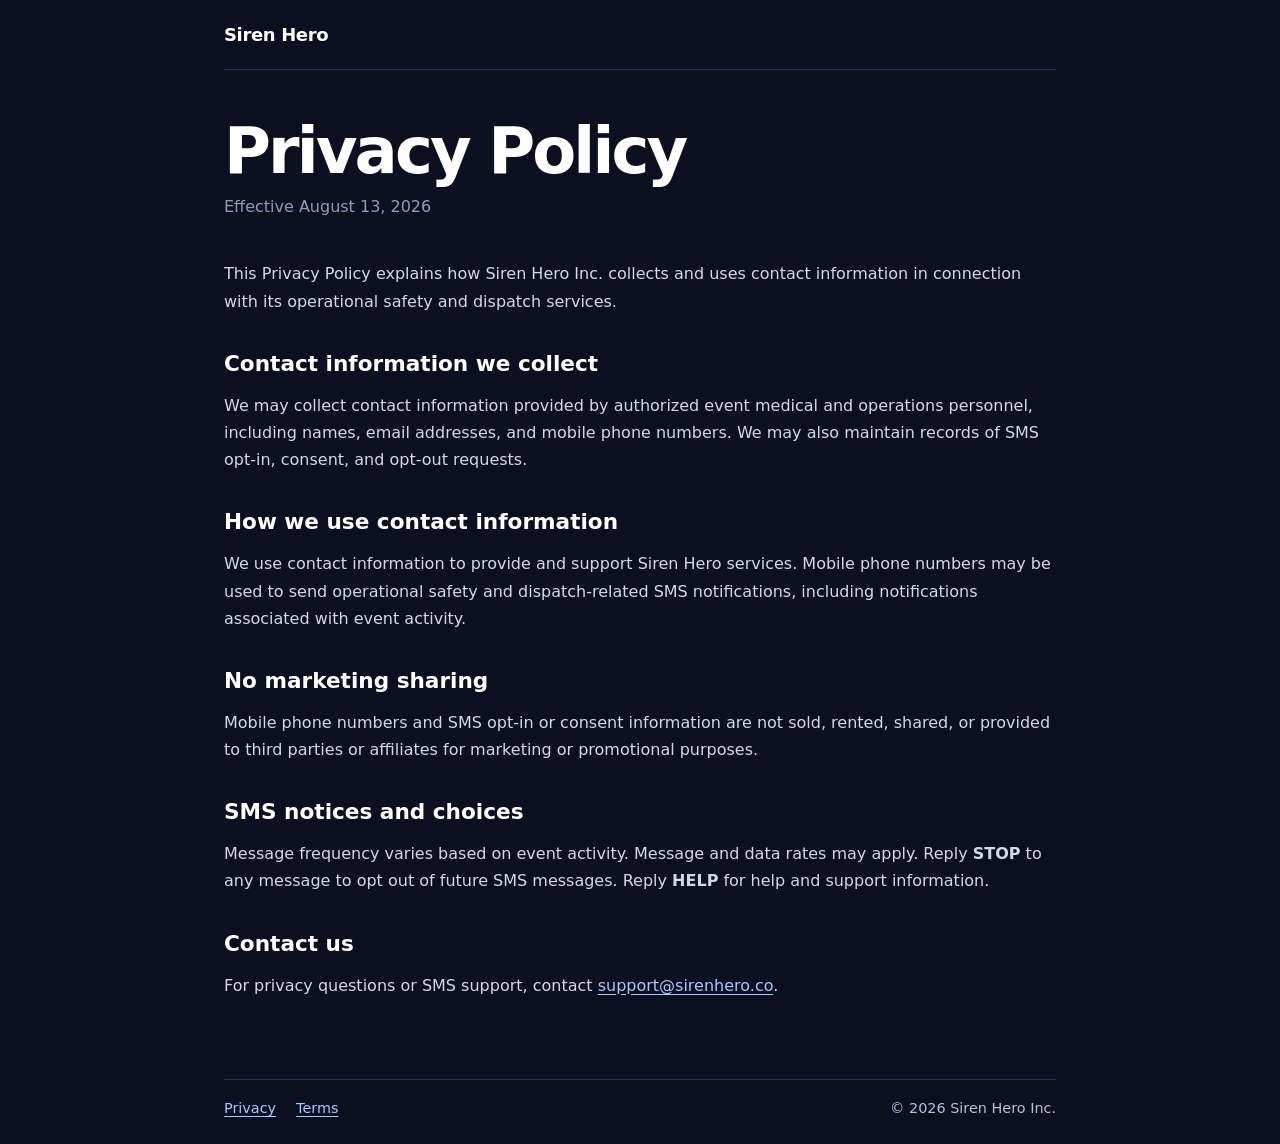
==== privacy/index.html @ e6a78add "Add A2P privacy policy and terms" ====
<!doctype html>
<html lang="en">
<head>
  <meta charset="utf-8" />
  <meta name="viewport" content="width=device-width, initial-scale=1" />
  <meta name="description" content="Siren Hero privacy policy." />
  <title>Privacy Policy | Siren Hero</title>
  <link rel="stylesheet" href="/styles.css" />
</head>
<body>
  <header class="site-header">
    <a href="/" aria-label="Siren Hero home">Siren Hero</a>
  </header>

  <main class="policy">
    <h1>Privacy Policy</h1>
    <p class="effective-date">Effective August 13, 2026</p>

    <p>This Privacy Policy explains how Siren Hero Inc. collects and uses contact information in connection with its operational safety and dispatch services.</p>

    <h2>Contact information we collect</h2>
    <p>We may collect contact information provided by authorized event medical and operations personnel, including names, email addresses, and mobile phone numbers. We may also maintain records of SMS opt-in, consent, and opt-out requests.</p>

    <h2>How we use contact information</h2>
    <p>We use contact information to provide and support Siren Hero services. Mobile phone numbers may be used to send operational safety and dispatch-related SMS notifications, including notifications associated with event activity.</p>

    <h2>No marketing sharing</h2>
    <p>Mobile phone numbers and SMS opt-in or consent information are not sold, rented, shared, or provided to third parties or affiliates for marketing or promotional purposes.</p>

    <h2>SMS notices and choices</h2>
    <p>Message frequency varies based on event activity. Message and data rates may apply. Reply <strong>STOP</strong> to any message to opt out of future SMS messages. Reply <strong>HELP</strong> for help and support information.</p>

    <h2>Contact us</h2>
    <p>For privacy questions or SMS support, contact <a href="mailto:support@sirenhero.co">support@sirenhero.co</a>.</p>
  </main>

  <footer>
    <nav aria-label="Legal">
      <a href="/privacy" aria-current="page">Privacy</a>
      <a href="/terms">Terms</a>
    </nav>
    <p>&copy; 2026 Siren Hero Inc.</p>
  </footer>
</body>
</html>
---- styles.css ----
:root {
  color-scheme: dark;
  font-family: system-ui, -apple-system, BlinkMacSystemFont, "Segoe UI", sans-serif;
  background: #0b1020;
  color: #ffffff;
}

* {
  box-sizing: border-box;
}

body {
  min-height: 100vh;
  margin: 0;
  display: flex;
  flex-direction: column;
  background: #0b1020;
  color: #ffffff;
}

a {
  color: #a9c7ff;
  text-underline-offset: 0.2em;
}

a:hover,
a:focus-visible {
  color: #ffffff;
}

.home .hero {
  flex: 1;
  display: grid;
  place-items: center;
  align-content: center;
  text-align: center;
  padding: 2rem;
}

.hero h1 {
  margin: 0 0 0.5rem;
  font-size: clamp(2.5rem, 8vw, 6rem);
  letter-spacing: -0.06em;
}

.hero p,
footer p {
  color: #b8c0d9;
}

.hero p {
  margin: 0;
  font-size: 1.125rem;
}

.site-header {
  width: min(100% - 2rem, 52rem);
  margin: 0 auto;
  padding: 1.5rem 0;
  border-bottom: 1px solid #28304a;
}

.site-header a {
  color: #ffffff;
  font-size: 1.125rem;
  font-weight: 700;
  letter-spacing: -0.02em;
  text-decoration: none;
}

.policy {
  width: min(100% - 2rem, 52rem);
  margin: 0 auto;
  padding: 3rem 0 4rem;
  flex: 1;
}

.policy h1 {
  margin: 0 0 0.5rem;
  font-size: clamp(2.25rem, 7vw, 4rem);
  letter-spacing: -0.045em;
  line-height: 1.05;
}

.policy h2 {
  margin: 2.25rem 0 0.75rem;
  font-size: 1.35rem;
}

.policy p,
.policy li {
  color: #d3d8e8;
  font-size: 1rem;
  line-height: 1.7;
}

.policy .effective-date {
  margin: 0 0 2.5rem;
  color: #929bb8;
}

.policy ul {
  padding-left: 1.25rem;
}

footer {
  width: min(100% - 2rem, 52rem);
  margin: 0 auto;
  padding: 1.25rem 0 1.75rem;
  display: flex;
  flex-wrap: wrap;
  align-items: center;
  justify-content: space-between;
  gap: 0.75rem 1.5rem;
  border-top: 1px solid #28304a;
  font-size: 0.9rem;
}

footer nav {
  display: flex;
  gap: 1.25rem;
}

footer p {
  margin: 0;
}
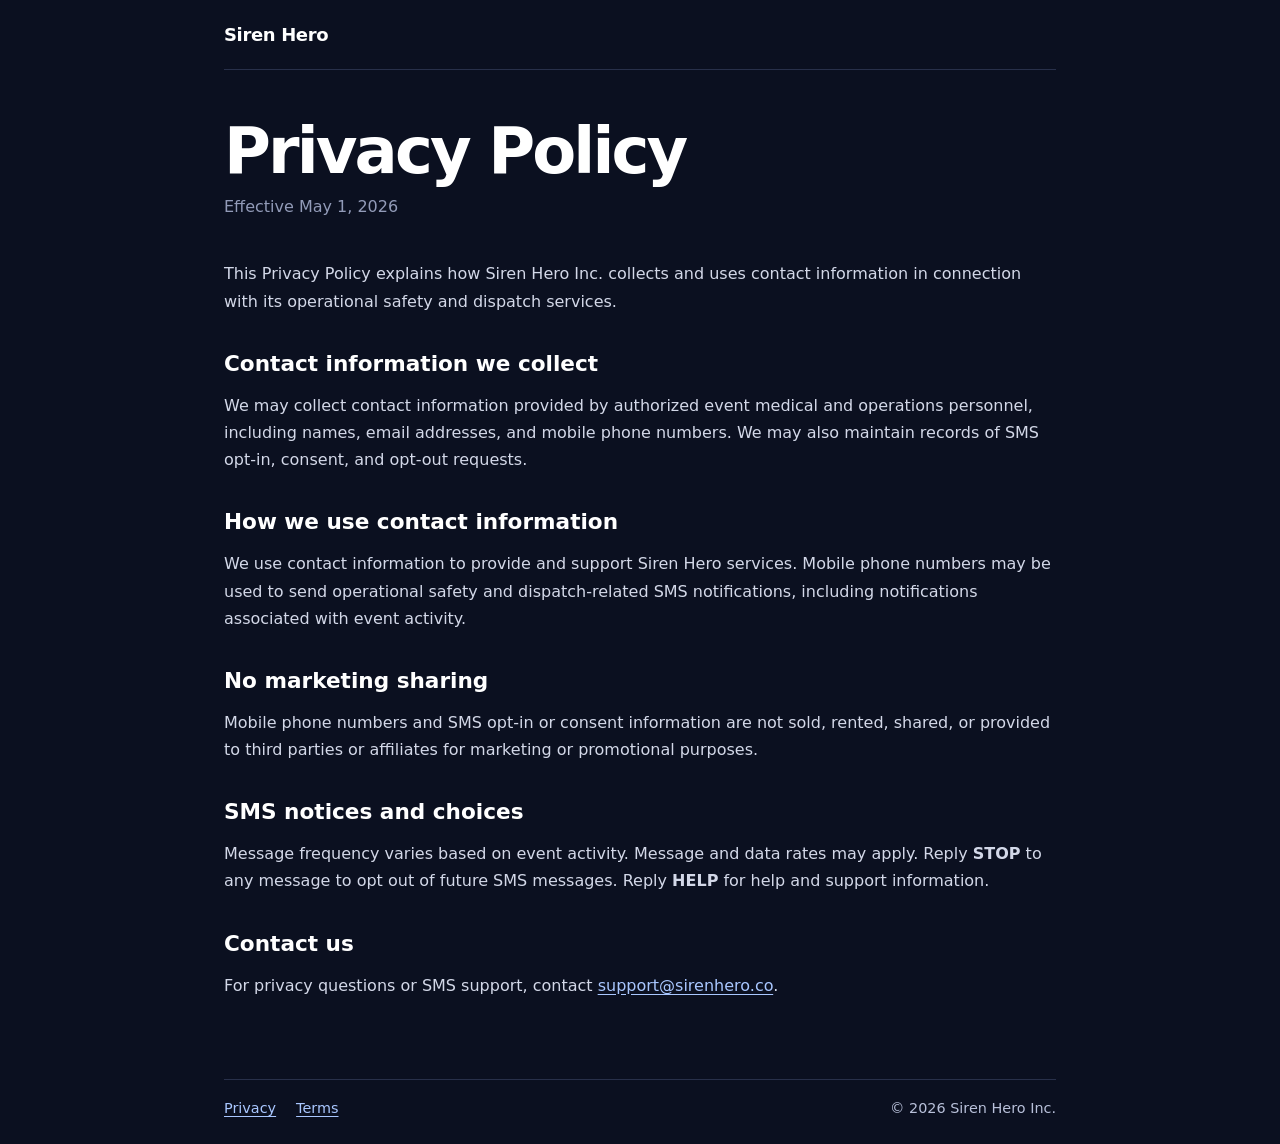
==== commit 5c42c40e: "Update policy effective dates" ====
--- a/privacy/index.html
+++ b/privacy/index.html
@@ -14,7 +14,7 @@
 
   <main class="policy">
     <h1>Privacy Policy</h1>
-    <p class="effective-date">Effective August 13, 2026</p>
+    <p class="effective-date">Effective May 1, 2026</p>
 
     <p>This Privacy Policy explains how Siren Hero Inc. collects and uses contact information in connection with its operational safety and dispatch services.</p>
 
